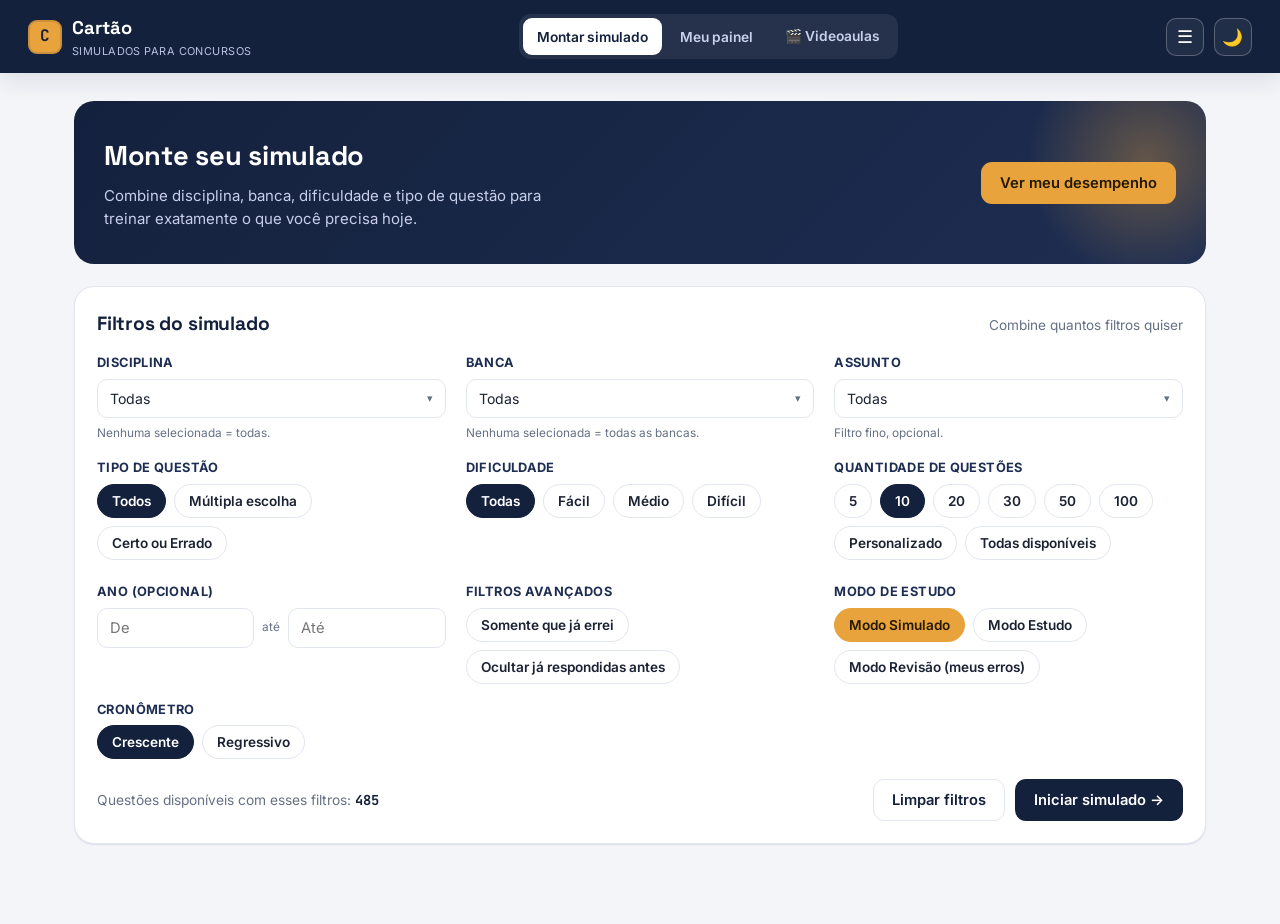
==== index.html @ 7b9f8d2b "Add videoaula-piloto animada: Segurado Empregado (Professor Cartao) e link no menu Co-Authored-By: C" ====
<!DOCTYPE html>
<html lang="pt-BR" data-theme="light">
<head>
<meta charset="UTF-8">
<meta name="viewport" content="width=device-width, initial-scale=1.0">
<title>Cartão&nbsp;— Simulados para Concursos</title>
<link rel="preconnect" href="https://fonts.googleapis.com">
<link href="https://fonts.googleapis.com/css2?family=Space+Grotesk:wght@500;600;700&family=Inter:wght@400;500;600;700&family=JetBrains+Mono:wght@500;600;700&display=swap" rel="stylesheet">
<link rel="stylesheet" href="css/style.css">
</head>
<body>
<div class="app-shell">

  <!-- ============================== TOPBAR ============================== -->
  <header class="topbar">
    <div class="brand">
      <span class="brand-mark">C</span>
      <span>Cartão<small>Simulados para concursos</small></span>
    </div>
    <nav class="nav-tabs" id="navTabs">
      <button data-view="home" class="active">Montar simulado</button>
      <button data-view="dashboard">Meu painel</button>
      <a class="nav-link" href="aulas/segurado-empregado.html">🎬 Videoaulas</a>
    </nav>
    <div class="topbar-actions">
      <div class="menu-dd" id="menuDropdown">
        <button class="menu-toggle" id="menuToggleBtn" title="Menu" aria-label="Abrir menu">☰</button>
        <div class="menu-dd-panel hidden" id="menuDropdownPanel">
          <button type="button" data-view="home">📝 Montar simulado</button>
          <button type="button" data-view="dashboard">📊 Meu painel</button>
          <a class="menu-link" href="aulas/segurado-empregado.html">🎬 Videoaulas</a>
        </div>
      </div>
      <button class="theme-toggle" id="themeToggleBtn" title="Alternar tema" aria-label="Alternar tema claro/escuro">🌙</button>
    </div>
  </header>

  <main class="view-wrap">

    <!-- ============================== HOME / CONFIG ============================== -->
    <section id="view-home">
      <div class="hero">
        <div>
          <h1>Monte seu simulado</h1>
          <p>Combine disciplina, banca, dificuldade e tipo de questão para treinar exatamente o que você precisa hoje.</p>
        </div>
        <div class="hero-cta">
          <button class="btn btn-accent" id="btnScrollDashboard">Ver meu desempenho</button>
        </div>
      </div>

      <div class="card">
        <div class="section-title">
          <h2>Filtros do simulado</h2>
          <span class="hint">Combine quantos filtros quiser</span>
        </div>

        <form id="filtersForm" class="filters-form">
          <div class="field">
            <label>Disciplina</label>
            <div class="dropdown-ms" id="fDisciplina"></div>
            <span class="field-hint">Nenhuma selecionada = todas.</span>
          </div>

          <div class="field">
            <label>Banca</label>
            <div class="dropdown-ms" id="fBanca"></div>
            <span class="field-hint">Nenhuma selecionada = todas as bancas.</span>
          </div>

          <div class="field">
            <label>Assunto</label>
            <div class="dropdown-ms" id="fAssunto"></div>
            <span class="field-hint">Filtro fino, opcional.</span>
          </div>

          <div class="field">
            <label>Tipo de questão</label>
            <div class="chip-group" id="chipTipo">
              <button type="button" class="chip active" data-value="Todos">Todos</button>
              <button type="button" class="chip" data-value="Múltipla Escolha">Múltipla escolha</button>
              <button type="button" class="chip" data-value="Certo ou Errado">Certo ou Errado</button>
            </div>
            <span class="field-hint" id="bancaStyleHint"></span>
          </div>

          <div class="field">
            <label>Dificuldade</label>
            <div class="chip-group" id="chipDificuldade">
              <button type="button" class="chip active" data-value="Todas">Todas</button>
              <button type="button" class="chip" data-value="Fácil">Fácil</button>
              <button type="button" class="chip" data-value="Médio">Médio</button>
              <button type="button" class="chip" data-value="Difícil">Difícil</button>
            </div>
          </div>

          <div class="field">
            <label>Quantidade de questões</label>
            <div class="chip-group" id="chipQtd">
              <button type="button" class="chip" data-value="5">5</button>
              <button type="button" class="chip active" data-value="10">10</button>
              <button type="button" class="chip" data-value="20">20</button>
              <button type="button" class="chip" data-value="30">30</button>
              <button type="button" class="chip" data-value="50">50</button>
              <button type="button" class="chip" data-value="100">100</button>
              <button type="button" class="chip" data-value="custom">Personalizado</button>
              <button type="button" class="chip" data-value="all">Todas disponíveis</button>
            </div>
            <input type="number" id="qtdCustomInput" min="1" placeholder="Nº de questões" class="hidden" style="margin-top:8px; padding:9px 12px; border-radius:10px; border:1px solid var(--card-border); width:140px;">
          </div>

          <div class="field">
            <label>Ano (opcional)</label>
            <div style="display:flex; gap:8px; align-items:center;">
              <input type="number" id="fAnoDe" placeholder="De" style="padding:10px 12px; border-radius:10px; border:1px solid var(--card-border); width:100%;">
              <span class="field-hint">até</span>
              <input type="number" id="fAnoAte" placeholder="Até" style="padding:10px 12px; border-radius:10px; border:1px solid var(--card-border); width:100%;">
            </div>
          </div>

          <div class="field">
            <label>Filtros avançados</label>
            <div class="chip-group" id="chipAvancado">
              <button type="button" class="chip" data-value="somenteErradas">Somente que já errei</button>
              <button type="button" class="chip" data-value="ocultarRespondidas">Ocultar já respondidas antes</button>
            </div>
          </div>

          <div class="field">
            <label>Modo de estudo</label>
            <div class="chip-group" id="chipModo">
              <button type="button" class="chip active mode-accent" data-value="simulado">Modo Simulado</button>
              <button type="button" class="chip" data-value="estudo">Modo Estudo</button>
              <button type="button" class="chip" data-value="revisao">Modo Revisão (meus erros)</button>
            </div>
          </div>

          <div class="field">
            <label>Cronômetro</label>
            <div class="chip-group" id="chipTimer">
              <button type="button" class="chip active" data-value="up">Crescente</button>
              <button type="button" class="chip" data-value="down">Regressivo</button>
            </div>
          </div>
        </form>

        <div class="form-footer">
          <div class="result-count">Questões disponíveis com esses filtros: <strong id="matchCount">0</strong></div>
          <div style="display:flex; gap:10px;">
            <button class="btn btn-ghost" id="btnClearFilters">Limpar filtros</button>
            <button class="btn btn-primary" id="btnStartSim">Iniciar simulado →</button>
          </div>
        </div>
      </div>
    </section>

    <!-- ============================== DASHBOARD ============================== -->
    <section id="view-dashboard" class="hidden">
      <div class="section-title">
        <h2>Meu painel</h2>
        <button class="btn btn-ghost btn-sm" id="btnDashboardHome">🏠 Voltar para montar simulado</button>
      </div>
      <p class="hint" style="margin-top:-10px; color:var(--muted); font-size:.85rem;">Seu histórico é salvo neste navegador (localStorage).</p>
      <div class="grid cols-4" id="dashStats"></div>

      <div class="card">
        <div class="section-title"><h2>Desempenho por disciplina</h2></div>
        <div id="dashByDiscipline"></div>
      </div>

      <div class="card">
        <div class="section-title"><h2>Histórico de simulados</h2></div>
        <div id="dashHistory" class="rev-list"></div>
      </div>
    </section>

    <!-- ============================== SIMULADO ============================== -->
    <section id="view-simulado" class="hidden">
      <div class="exam-topbar">
        <div class="exam-meta">
          <h3 id="examTitle">Simulado de Concurso</h3>
          <div class="breadcrumb" id="examBreadcrumb"></div>
        </div>
        <div style="display:flex; align-items:center; gap:10px;">
          <button class="btn btn-ghost btn-sm mobile-omr-toggle" id="btnOpenOmr">Questões</button>
          <div class="timer-chip">
            <span>⏱</span>
            <span class="timer-display" id="timerDisplay">00:00:00</span>
            <button id="btnPauseTimer" title="Pausar/Continuar">⏸</button>
          </div>
          <button class="btn btn-danger-ghost btn-sm" id="btnFinishSim">Finalizar simulado</button>
        </div>
      </div>

      <div class="exam-layout">
        <div class="card question-card">
          <div class="q-progress"><div id="qProgressBar" style="width:0%"></div></div>
          <div class="q-head">
            <span class="badge badge-muted" id="qDisciplinaBadge"></span>
            <span class="badge badge-muted" id="qBancaBadge"></span>
            <span class="badge badge-muted" id="qDificuldadeBadge"></span>
            <span class="badge badge-accent" id="qAnoBadge"></span>
          </div>
          <div class="demo-flag" id="qDemoFlag">⚠ Questão demonstrativa — não oficial</div>
          <div class="q-enunciado" id="qEnunciado"></div>
          <div class="alt-list" id="qAltList"></div>

          <button class="btn btn-primary" id="btnResponder" disabled style="margin-bottom:14px;">Responder</button>

          <div id="feedbackArea"></div>

          <div class="q-actions">
            <div class="left-actions">
              <button class="btn btn-ghost btn-sm" id="btnPrev">← Anterior</button>
              <button class="btn btn-ghost btn-sm" id="btnNext">Próxima →</button>
            </div>
            <div class="right-actions">
              <button class="btn btn-ghost btn-sm" id="btnClearAnswer">Limpar resposta</button>
              <button class="btn btn-ghost btn-sm" id="btnMark">☆ Marcar para revisão</button>
            </div>
          </div>
        </div>

        <aside class="omr-panel card" id="omrPanel">
          <h4>Cartão-resposta</h4>
          <div class="omr-grid" id="omrGrid"></div>
          <div class="omr-legend">
            <div><span class="dot" style="background:var(--card-border); border:1px solid var(--muted-2)"></span>Não respondida</div>
            <div><span class="dot" style="background:var(--ink)"></span>Respondida</div>
            <div><span class="dot" style="background:var(--success)"></span>Correta (Modo Estudo)</div>
            <div><span class="dot" style="background:var(--danger)"></span>Incorreta (Modo Estudo)</div>
            <div>★ Marcada para revisão</div>
          </div>
        </aside>
        <div class="omr-scrim" id="omrScrim"></div>
      </div>
    </section>

    <!-- ============================== RESULTADO ============================== -->
    <section id="view-resultado" class="hidden">
      <div class="section-title"><h2>Resultado do simulado</h2></div>
      <div class="card result-hero">
        <div class="score-ring" id="scoreRing" style="--pct:0"><span class="score-text" id="scoreRingText">0%</span></div>
        <div class="result-stats">
          <div class="rs-item"><div class="v mono" id="resAcertos">0</div><div class="l">Acertos</div></div>
          <div class="rs-item"><div class="v mono" id="resErros">0</div><div class="l">Erros</div></div>
          <div class="rs-item"><div class="v mono" id="resBrancos">0</div><div class="l">Em branco</div></div>
          <div class="rs-item"><div class="v mono" id="resTotal">0</div><div class="l">Questões</div></div>
          <div class="rs-item"><div class="v mono" id="resTempo">0</div><div class="l">Tempo</div></div>
          <div class="rs-item"><div class="v mono" id="resPontos">0</div><div class="l">Pontuação (regra da banca)</div></div>
        </div>
      </div>

      <div class="card">
        <div class="section-title"><h2>Desempenho por disciplina</h2></div>
        <div id="resByDiscipline"></div>
      </div>

      <div class="card">
        <div class="section-title"><h2>Pontos que precisam de revisão</h2></div>
        <div id="resWeakSubjects" class="rev-list"></div>
      </div>

      <div class="card">
        <div class="section-title">
          <h2>Revisar questões</h2>
        </div>
        <div class="tabs-row" id="revTabs">
          <button class="chip active" data-value="todas">Ver todas</button>
          <button class="chip" data-value="acertos">Ver acertos</button>
          <button class="chip" data-value="erros">Ver erros</button>
          <button class="chip" data-value="marcadas">Ver marcadas</button>
        </div>
        <div id="revList"></div>
      </div>

      <div style="display:flex; gap:10px; margin-top:6px;">
        <button class="btn btn-primary" id="btnRedoWrong">Refazer questões erradas</button>
        <button class="btn btn-ghost" id="btnBackHome">Voltar para montar simulado</button>
      </div>
    </section>

  </main>
</div>

<div id="modalRoot"></div>
<div class="toast" id="toast"></div>










<script src="js/questions.js"></script>
<script src="js/app.js"></script>
</body>
</html>
---- css/style.css ----
/* ============================================================================
   CARTÃO — SIMULADOS PARA CONCURSOS — style.css
   ============================================================================ */

/* ==========================================================================
   CARTÃO — SIMULADOS PARA CONCURSOS
   Design tokens
   ========================================================================== */
:root{
  /* Paleta — tema claro */
  --ink:            #14213D;   /* navy profundo — headers, texto de destaque */
  --ink-2:          #1E2E52;   /* navy secundário — painéis, hover */
  --ink-3:          #2C3E6B;
  --paper:          #F3F5F9;   /* fundo geral (frio, não creme) */
  --card:           #FFFFFF;
  --card-border:    #E2E6F0;
  --accent:         #E8A33D;   /* âmbar — cor de marca-texto, elemento assinatura */
  --accent-ink:     #7A4E00;
  --accent-soft:    #FBEBD1;
  --success:        #1F9D55;
  --success-soft:   #E4F6EB;
  --danger:         #D64545;
  --danger-soft:    #FCEBEB;
  --muted:          #667085;
  --muted-2:        #98A2B3;
  --text:           #1B2233;
  --focus:          #2C6ECB;

  --radius-sm:      8px;
  --radius-md:      14px;
  --radius-lg:      20px;
  --shadow-sm:      0 1px 2px rgba(20,33,61,0.06), 0 1px 1px rgba(20,33,61,0.04);
  --shadow-md:      0 8px 24px rgba(20,33,61,0.10);
  --shadow-lg:      0 20px 48px rgba(20,33,61,0.16);

  --font-display:   'Space Grotesk', 'Segoe UI', sans-serif;
  --font-body:      'Inter', 'Segoe UI', sans-serif;
  --font-mono:      'JetBrains Mono', 'Consolas', monospace;
}

html[data-theme="dark"]{
  --ink:            #E7E9F4;
  --ink-2:          #C7CCE0;
  --ink-3:          #A9B0CC;
  --paper:          #0E1220;
  --card:           #161B2C;
  --card-border:    #262E47;
  --accent:         #F0B255;
  --accent-ink:     #FFE3B0;
  --accent-soft:    #2C2314;
  --success:        #3FC17B;
  --success-soft:   #123322;
  --danger:         #F17575;
  --danger-soft:    #3A1919;
  --muted:          #8B93AD;
  --muted-2:        #626A85;
  --text:           #E7E9F4;
  --focus:          #6FA6F5;
  --shadow-sm:      0 1px 2px rgba(0,0,0,0.35);
  --shadow-md:      0 8px 24px rgba(0,0,0,0.45);
  --shadow-lg:      0 20px 48px rgba(0,0,0,0.55);
}

*,*::before,*::after{ box-sizing:border-box; }
html,body{ height:100%; }
body{
  margin:0;
  background:var(--paper);
  color:var(--text);
  font-family:var(--font-body);
  font-size:15px;
  line-height:1.55;
  -webkit-font-smoothing:antialiased;
  transition:background .25s ease, color .25s ease;
}
h1,h2,h3,h4{ font-family:var(--font-display); color:var(--ink); margin:0 0 .4em; letter-spacing:-0.01em; }
p{ margin:0 0 .8em; }
button{ font-family:inherit; }
a{ color:inherit; }
:focus-visible{ outline:3px solid var(--focus); outline-offset:2px; border-radius:4px; }
::selection{ background:var(--accent-soft); color:var(--accent-ink); }

.mono{ font-family:var(--font-mono); font-variant-numeric:tabular-nums; }

/* ==========================================================================
   LAYOUT GERAL
   ========================================================================== */
.app-shell{ min-height:100vh; display:flex; flex-direction:column; }

.topbar{
  position:sticky; top:0; z-index:40;
  display:flex; align-items:center; justify-content:space-between;
  gap:16px; padding:14px 28px;
  background:var(--ink); color:#fff;
  box-shadow:var(--shadow-md);
}
.brand{ display:flex; align-items:center; gap:10px; font-family:var(--font-display); font-weight:700; font-size:1.15rem; }
.brand-mark{
  width:34px; height:34px; border-radius:9px;
  background:var(--accent); color:var(--ink);
  display:flex; align-items:center; justify-content:center;
  font-family:var(--font-mono); font-weight:700; font-size:1rem;
  box-shadow: inset 0 0 0 2px rgba(20,33,61,.15);
}
.brand small{ display:block; font-family:var(--font-body); font-weight:400; font-size:.68rem; color:#B9C2E0; letter-spacing:.04em; text-transform:uppercase; }

.nav-tabs{ display:flex; gap:4px; background:rgba(255,255,255,.08); padding:4px; border-radius:12px; }
.nav-tabs button{
  border:none; background:transparent; color:#C7CFEA;
  padding:8px 14px; border-radius:9px; font-size:.86rem; font-weight:600; cursor:pointer;
  transition:background .15s ease, color .15s ease;
}
.nav-tabs button:hover{ color:#fff; }
.nav-tabs button.active{ background:#fff; color:var(--ink); }

.topbar-actions{ display:flex; align-items:center; gap:10px; }
.theme-toggle{
  border:1px solid rgba(255,255,255,.25); background:rgba(255,255,255,.06); color:#fff;
  width:38px;height:38px;border-radius:10px; cursor:pointer; font-size:1.05rem;
  display:flex; align-items:center; justify-content:center;
}
.theme-toggle:hover{ background:rgba(255,255,255,.16); }

.menu-toggle{ display:flex; align-items:center; justify-content:center; border:1px solid rgba(255,255,255,.25); background:rgba(255,255,255,.06); color:#fff; width:38px; height:38px; border-radius:10px; cursor:pointer; font-size:1.1rem; }
.menu-dd{ position:relative; }
.menu-dd-panel{
  position:absolute; top:calc(100% + 8px); right:0; z-index:60; min-width:190px;
  background:var(--card); border:1px solid var(--card-border); border-radius:12px; box-shadow:var(--shadow-md);
  padding:6px; display:flex; flex-direction:column; gap:2px;
}
.menu-dd-panel button{
  display:block; width:100%; text-align:left; border:none; background:none; color:var(--text);
  padding:10px 12px; border-radius:8px; font-size:.9rem; font-weight:600; cursor:pointer;
}
.menu-dd-panel button:hover{ background:var(--paper); }

main.view-wrap{ flex:1; width:100%; max-width:1180px; margin:0 auto; padding:28px 24px 80px; }

.hidden{ display:none !important; }

/* ==========================================================================
   CARDS / COMPONENTES GERAIS
   ========================================================================== */
.card{
  background:var(--card); border:1px solid var(--card-border); border-radius:var(--radius-lg);
  box-shadow:var(--shadow-sm); padding:22px;
}
.card + .card{ margin-top:18px; }

.grid{ display:grid; gap:18px; }
.grid.cols-4{ grid-template-columns:repeat(4,1fr); }
.grid.cols-3{ grid-template-columns:repeat(3,1fr); }
.grid.cols-2{ grid-template-columns:repeat(2,1fr); }

.stat-card{ position:relative; overflow:hidden; }
.stat-card .stat-value{ font-family:var(--font-mono); font-size:2rem; font-weight:700; color:var(--ink); }
.stat-card .stat-label{ color:var(--muted); font-size:.82rem; font-weight:600; text-transform:uppercase; letter-spacing:.04em; }
.stat-card .stat-icon{ position:absolute; right:14px; top:14px; font-size:1.4rem; opacity:.5; }

.section-title{ display:flex; align-items:baseline; justify-content:space-between; gap:12px; margin-bottom:14px; }
.section-title h2{ font-size:1.2rem; margin:0; }
.section-title .hint{ color:var(--muted); font-size:.85rem; }

.btn{
  display:inline-flex; align-items:center; justify-content:center; gap:8px;
  border-radius:11px; border:1px solid transparent; padding:11px 18px;
  font-weight:600; font-size:.92rem; cursor:pointer; transition:transform .1s ease, box-shadow .15s ease, background .15s ease;
}
.btn:active{ transform:translateY(1px); }
.btn-primary{ background:var(--ink); color:#fff; }
.btn-primary:hover{ background:var(--ink-2); }
.btn-accent{ background:var(--accent); color:#241800; }
.btn-accent:hover{ box-shadow:0 6px 18px rgba(232,163,61,.4); }
.btn-ghost{ background:transparent; color:var(--ink); border-color:var(--card-border); }
.btn-ghost:hover{ background:var(--paper); }
.btn-danger-ghost{ background:transparent; color:var(--danger); border-color:var(--danger-soft); }
.btn-danger-ghost:hover{ background:var(--danger-soft); }
.btn:disabled{ opacity:.45; cursor:not-allowed; }
.btn-sm{ padding:7px 12px; font-size:.8rem; border-radius:9px; }
.btn-block{ width:100%; }

.badge{ display:inline-flex; align-items:center; gap:5px; font-size:.72rem; font-weight:700; padding:3px 9px; border-radius:100px; text-transform:uppercase; letter-spacing:.03em; }
.badge-muted{ background:var(--paper); color:var(--muted); border:1px solid var(--card-border); }
.badge-accent{ background:var(--accent-soft); color:var(--accent-ink); }
.badge-success{ background:var(--success-soft); color:var(--success); }
.badge-danger{ background:var(--danger-soft); color:var(--danger); }

/* ==========================================================================
   TELA INICIAL / CONFIGURAÇÃO
   ========================================================================== */
.hero{
  background:linear-gradient(135deg, var(--ink) 0%, var(--ink-2) 100%);
  border-radius:var(--radius-lg); color:#fff; padding:34px 30px; margin-bottom:22px;
  display:flex; align-items:center; justify-content:space-between; gap:24px; flex-wrap:wrap;
  position:relative; overflow:hidden;
}
.hero::after{
  content:""; position:absolute; right:-60px; top:-60px; width:240px; height:240px; border-radius:50%;
  background:radial-gradient(circle, rgba(232,163,61,.35), transparent 70%);
}
.hero h1{ color:#fff; font-size:1.7rem; margin-bottom:6px; }
.hero p{ color:#C7CFEA; margin:0; max-width:480px; }
.hero-cta{ display:flex; gap:10px; position:relative; z-index:1; }

.filters-form{ display:grid; grid-template-columns:repeat(3,1fr); gap:16px 20px; }
.field{ display:flex; flex-direction:column; gap:6px; }
.field label{ font-size:.8rem; font-weight:700; color:var(--ink-2); text-transform:uppercase; letter-spacing:.03em; }
.field select, .field input[type="number"]{
  padding:10px 12px; border-radius:10px; border:1px solid var(--card-border); background:var(--card); color:var(--text);
  font-size:.92rem; font-family:var(--font-body);
}
.field select[multiple]{ min-height:112px; }
.field .field-hint{ font-size:.74rem; color:var(--muted); }

/* dropdown de múltipla seleção (compacto, economiza espaço vs. select múltiplo) */
.dropdown-ms{ position:relative; }
.dropdown-ms .dd-toggle{
  width:100%; text-align:left; padding:10px 12px; border-radius:10px; border:1px solid var(--card-border);
  background:var(--card); color:var(--text); font-size:.88rem; cursor:pointer;
  display:flex; justify-content:space-between; align-items:center; gap:8px;
}
.dropdown-ms .dd-toggle:hover{ border-color:var(--accent); }
.dropdown-ms .dd-toggle .dd-arrow{ color:var(--muted); font-size:.7rem; transition:transform .15s ease; }
.dropdown-ms.open .dd-toggle .dd-arrow{ transform:rotate(180deg); }
.dropdown-ms .dd-panel{
  position:absolute; top:calc(100% + 6px); left:0; right:0; z-index:35;
  background:var(--card); border:1px solid var(--card-border); border-radius:12px; box-shadow:var(--shadow-md);
  padding:10px; max-height:230px; overflow-y:auto;
}
.dropdown-ms .dd-option{ display:flex; align-items:center; gap:8px; padding:7px 8px; border-radius:8px; font-size:.86rem; cursor:pointer; }
.dropdown-ms .dd-option:hover{ background:var(--paper); }
.dropdown-ms .dd-option input{ accent-color:var(--ink); }
.dropdown-ms .dd-actions{ display:flex; justify-content:space-between; margin-top:6px; padding-top:8px; border-top:1px solid var(--card-border); }
.dropdown-ms .dd-actions button{ background:none; border:none; color:var(--focus); font-size:.78rem; cursor:pointer; font-weight:600; padding:2px 4px; }
.dropdown-ms .dd-actions button:hover{ text-decoration:underline; }

.chip-group{ display:flex; flex-wrap:wrap; gap:8px; }
.chip{
  border:1px solid var(--card-border); background:var(--card); color:var(--text);
  padding:8px 14px; border-radius:100px; font-size:.85rem; font-weight:600; cursor:pointer;
  transition:all .12s ease;
}
.chip:hover{ border-color:var(--accent); }
.chip.active{ background:var(--ink); border-color:var(--ink); color:#fff; }
.chip.active.mode-accent{ background:var(--accent); border-color:var(--accent); color:#241800; }

.form-footer{ display:flex; align-items:center; justify-content:space-between; margin-top:20px; gap:12px; flex-wrap:wrap; }
.result-count{ font-size:.86rem; color:var(--muted); }
.result-count strong{ color:var(--ink); font-family:var(--font-mono); }

/* ==========================================================================
   TELA DO SIMULADO
   ========================================================================== */
.exam-topbar{
  display:flex; align-items:center; justify-content:space-between; gap:16px; flex-wrap:wrap;
  background:var(--card); border:1px solid var(--card-border); border-radius:var(--radius-md);
  padding:14px 18px; margin-bottom:18px;
}
.exam-meta h3{ margin:0 0 2px; font-size:1rem; }
.exam-meta .breadcrumb{ color:var(--muted); font-size:.82rem; }
.exam-meta .breadcrumb b{ color:var(--ink-2); }

.timer-chip{
  display:flex; align-items:center; gap:10px;
  background:var(--ink); color:var(--accent); border-radius:11px; padding:9px 14px;
}
.timer-chip .timer-display{ font-family:var(--font-mono); font-size:1.15rem; font-weight:700; letter-spacing:.03em; }
.timer-chip button{ border:1px solid rgba(255,255,255,.25); background:rgba(255,255,255,.08); color:#fff; width:28px; height:28px; border-radius:7px; cursor:pointer; font-size:.8rem; }
.timer-chip button:hover{ background:rgba(255,255,255,.2); }

.exam-layout{ display:grid; grid-template-columns:1fr 300px; gap:20px; align-items:start; }

.question-card .q-head{ display:flex; flex-wrap:wrap; gap:8px; margin-bottom:14px; align-items:center; }
.q-progress{ height:6px; background:var(--paper); border-radius:100px; overflow:hidden; margin-bottom:16px; }
.q-progress > div{ height:100%; background:var(--accent); border-radius:100px; transition:width .3s ease; }

.q-enunciado{ font-size:1.02rem; color:var(--text); margin-bottom:18px; white-space:pre-line; }
.demo-flag{ font-size:.72rem; color:var(--muted); border:1px dashed var(--muted-2); padding:6px 10px; border-radius:8px; margin-bottom:14px; display:inline-block; }

.alt-list{ display:flex; flex-direction:column; gap:10px; margin-bottom:18px; }
.alt-item{
  display:flex; align-items:flex-start; gap:12px; border:1.5px solid var(--card-border); border-radius:12px;
  padding:13px 14px; cursor:pointer; transition:all .12s ease; background:var(--card);
}
.alt-item:hover{ border-color:var(--accent); background:var(--accent-soft); }
.alt-letter{
  flex:none; width:28px; height:28px; border-radius:50%; border:1.5px solid var(--card-border);
  display:flex; align-items:center; justify-content:center; font-family:var(--font-mono); font-weight:700; font-size:.82rem; color:var(--muted);
  background:var(--paper);
}
.alt-item.selected{ border-color:var(--ink); background:var(--paper); }
.alt-item.selected .alt-letter{ background:var(--ink); color:#fff; border-color:var(--ink); }
.alt-item.correct{ border-color:var(--success); background:var(--success-soft); }
.alt-item.correct .alt-letter{ background:var(--success); color:#fff; border-color:var(--success); }
.alt-item.wrong{ border-color:var(--danger); background:var(--danger-soft); }
.alt-item.wrong .alt-letter{ background:var(--danger); color:#fff; border-color:var(--danger); }
.alt-item.disabled{ cursor:default; }
.alt-text{ padding-top:3px; }

.feedback-banner{ display:flex; align-items:center; gap:10px; padding:13px 16px; border-radius:12px; font-weight:700; margin-bottom:14px; animation:pop .25s ease; }
.feedback-banner.ok{ background:var(--success-soft); color:var(--success); }
.feedback-banner.bad{ background:var(--danger-soft); color:var(--danger); }
@keyframes pop{ from{ transform:scale(.96); opacity:0;} to{ transform:scale(1); opacity:1;} }

.gabarito-box{ border:1px solid var(--card-border); border-radius:14px; padding:16px 18px; margin-top:6px; background:var(--paper); }
.gabarito-box h4{ font-size:.95rem; margin-bottom:8px; }
.gabarito-box .g-answer{ font-family:var(--font-mono); font-weight:700; color:var(--ink); }
.gabarito-box .g-block{ margin-top:12px; }
.gabarito-box .g-block h5{ margin:0 0 4px; font-size:.8rem; text-transform:uppercase; letter-spacing:.03em; color:var(--muted); }
.gabarito-box .alt-comment{ font-size:.86rem; margin-bottom:6px; padding-left:10px; border-left:2px solid var(--card-border); }
.gabarito-box .alt-comment b{ color:var(--ink-2); }

.q-actions{ display:flex; flex-wrap:wrap; gap:10px; justify-content:space-between; align-items:center; margin-top:18px; }
.q-actions .left-actions, .q-actions .right-actions{ display:flex; gap:8px; flex-wrap:wrap; }

/* painel lateral de questões (cartão-resposta) */
.omr-panel{ position:sticky; top:90px; }
.omr-panel h4{ font-size:.85rem; text-transform:uppercase; letter-spacing:.04em; color:var(--muted); margin-bottom:10px; }
.omr-grid{ display:grid; grid-template-columns:repeat(5,1fr); gap:8px; }
.omr-bubble{
  aspect-ratio:1; border-radius:50%; border:2px solid var(--card-border); background:var(--card);
  display:flex; align-items:center; justify-content:center; font-family:var(--font-mono); font-weight:700; font-size:.78rem;
  cursor:pointer; color:var(--muted); position:relative; transition:all .12s ease;
}
.omr-bubble:hover{ border-color:var(--accent); }
.omr-bubble.answered{ background:var(--ink); border-color:var(--ink); color:#fff; }
.omr-bubble.correct{ background:var(--success); border-color:var(--success); color:#fff; }
.omr-bubble.wrong{ background:var(--danger); border-color:var(--danger); color:#fff; }
.omr-bubble.current{ box-shadow:0 0 0 3px var(--accent-soft); border-color:var(--accent); }
.omr-bubble.marked::after{
  content:"★"; position:absolute; top:-7px; right:-6px; font-size:.7rem; color:var(--accent); background:var(--card); border-radius:50%;
}
.omr-legend{ display:flex; flex-direction:column; gap:6px; margin-top:16px; font-size:.78rem; color:var(--muted); }
.omr-legend .dot{ display:inline-block; width:10px; height:10px; border-radius:50%; margin-right:6px; vertical-align:middle; }

/* ==========================================================================
   RESULTADO
   ========================================================================== */
.result-hero{ display:flex; gap:26px; align-items:center; flex-wrap:wrap; }
.score-ring{
  width:150px; height:150px; border-radius:50%; flex:none;
  background:conic-gradient(var(--accent) calc(var(--pct,0)*1%), var(--card-border) 0);
  display:flex; align-items:center; justify-content:center; position:relative;
}
.score-ring::before{ content:""; position:absolute; inset:12px; border-radius:50%; background:var(--card); }
.score-ring .score-text{ position:relative; font-family:var(--font-mono); font-size:1.7rem; font-weight:700; color:var(--ink); }
.result-stats{ display:flex; gap:26px; flex-wrap:wrap; }
.result-stats .rs-item .v{ font-family:var(--font-mono); font-size:1.5rem; font-weight:700; }
.result-stats .rs-item .l{ font-size:.78rem; color:var(--muted); text-transform:uppercase; letter-spacing:.03em; }

.bar-row{ display:grid; grid-template-columns:170px 1fr 70px 60px; gap:12px; align-items:center; margin-bottom:12px; font-size:.86rem; }
.bar-row .bar-track{ height:10px; background:var(--paper); border-radius:100px; overflow:hidden; }
.bar-row .bar-fill{ height:100%; border-radius:100px; }
.bar-row .bar-fill.good{ background:var(--success); }
.bar-row .bar-fill.mid{ background:var(--accent); }
.bar-row .bar-fill.bad{ background:var(--danger); }

.rev-list{ display:flex; flex-direction:column; gap:8px; }
.rev-item{ padding:12px 14px; border:1px solid var(--card-border); font-size:.86rem; display:flex; justify-content:space-between; align-items:center; border-radius:10px; }

.tabs-row{ display:flex; gap:8px; margin-bottom:16px; flex-wrap:wrap; }

.review-q{ border:1px solid var(--card-border); border-radius:14px; padding:16px; margin-bottom:14px; cursor:pointer; }
.review-q .rq-head{ display:flex; justify-content:space-between; gap:10px; align-items:center; margin-bottom:8px; }
.review-q .rq-status{ font-size:.72rem; font-weight:700; }
.review-q.detail-open .rq-detail{ display:block; }
.rq-detail{ display:none; margin-top:12px; border-top:1px dashed var(--card-border); padding-top:12px; }

/* ==========================================================================
   MODAL
   ========================================================================== */
.modal-overlay{
  position:fixed; inset:0; background:rgba(14,18,32,.55); display:flex; align-items:center; justify-content:center;
  z-index:100; padding:20px;
}
.modal-box{ background:var(--card); border-radius:var(--radius-lg); padding:26px; max-width:420px; width:100%; box-shadow:var(--shadow-lg); }
.modal-box h3{ margin-bottom:10px; }
.modal-actions{ display:flex; gap:10px; justify-content:flex-end; margin-top:20px; }

/* ==========================================================================
   TOAST
   ========================================================================== */
.toast{
  position:fixed; bottom:24px; left:50%; transform:translateX(-50%) translateY(20px); opacity:0;
  background:var(--ink); color:#fff; padding:12px 20px; border-radius:11px; font-size:.88rem; font-weight:600;
  box-shadow:var(--shadow-lg); z-index:200; transition:all .25s ease; pointer-events:none;
}
.toast.show{ opacity:1; transform:translateX(-50%) translateY(0); }

/* ==========================================================================
   RESPONSIVO
   ========================================================================== */
@media (max-width: 980px){
  .filters-form{ grid-template-columns:repeat(2,1fr); }
  .grid.cols-4{ grid-template-columns:repeat(2,1fr); }
  .grid.cols-3{ grid-template-columns:repeat(2,1fr); }
  .exam-layout{ grid-template-columns:1fr; }
  .omr-panel{ position:static; }
}
@media (max-width: 640px){
  .topbar{ padding:12px 14px; }
  .nav-tabs{ display:none; }
  .menu-toggle{ display:flex; align-items:center; justify-content:center; }
  main.view-wrap{ padding:18px 14px 100px; }
  .filters-form{ grid-template-columns:1fr; }
  .grid.cols-4, .grid.cols-3, .grid.cols-2{ grid-template-columns:1fr; }
  .hero{ flex-direction:column; align-items:flex-start; }
  .omr-grid{ grid-template-columns:repeat(6,1fr); }
  .result-hero{ flex-direction:column; align-items:flex-start; }
  .exam-topbar{ flex-direction:column; align-items:stretch; }
  .bar-row{ grid-template-columns:110px 1fr 50px; font-size:.78rem; }
  .bar-row .bar-count{ display:none; }
  /* menu recolhível no celular para o painel de questões */
  .omr-panel{ position:fixed; right:0; top:0; bottom:0; width:82%; max-width:320px; background:var(--card);
    transform:translateX(100%); transition:transform .25s ease; z-index:90; padding:20px; overflow-y:auto; box-shadow:var(--shadow-lg); }
  .omr-panel.open{ transform:translateX(0); }
  .omr-scrim{ display:none; position:fixed; inset:0; background:rgba(0,0,0,.4); z-index:85; }
  .omr-scrim.show{ display:block; }
  .mobile-omr-toggle{ display:inline-flex !important; }
}
.mobile-omr-toggle{ display:none; }

/* Link para videoaulas */
.nav-tabs a.nav-link{ color:#C7CFEA; text-decoration:none; padding:8px 14px; border-radius:9px; font-size:.86rem; font-weight:600; display:flex; align-items:center; }
.nav-tabs a.nav-link:hover{ color:#fff; }
.menu-dd-panel a.menu-link{ display:block; padding:10px 14px; color:inherit; text-decoration:none; font-weight:600; font-size:.9rem; }
.menu-dd-panel a.menu-link:hover{ background:rgba(128,128,160,.15); }
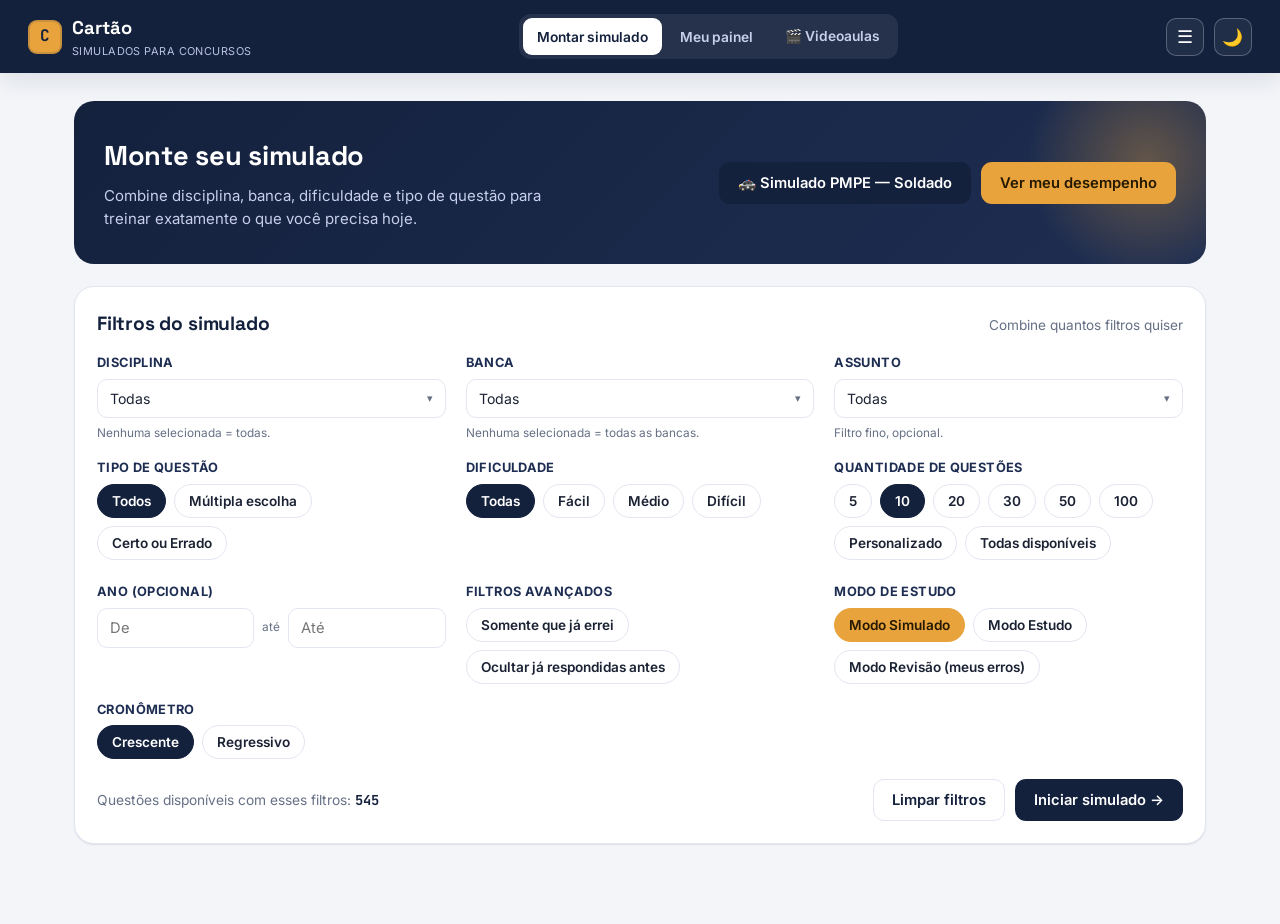
==== commit d97ece47: "Simulado PMPE Soldado: 60 questões (10 por disciplina, conforme edital) + botão de simulado pronto C" ====
--- a/index.html
+++ b/index.html
@@ -20,7 +20,7 @@
     <nav class="nav-tabs" id="navTabs">
       <button data-view="home" class="active">Montar simulado</button>
       <button data-view="dashboard">Meu painel</button>
-      <a class="nav-link" href="aulas/segurado-empregado.html">🎬 Videoaulas</a>
+      <a class="nav-link" href="aulas/index.html">🎬 Videoaulas</a>
     </nav>
     <div class="topbar-actions">
       <div class="menu-dd" id="menuDropdown">
@@ -28,7 +28,7 @@
         <div class="menu-dd-panel hidden" id="menuDropdownPanel">
           <button type="button" data-view="home">📝 Montar simulado</button>
           <button type="button" data-view="dashboard">📊 Meu painel</button>
-          <a class="menu-link" href="aulas/segurado-empregado.html">🎬 Videoaulas</a>
+          <a class="menu-link" href="aulas/index.html">🎬 Videoaulas</a>
         </div>
       </div>
       <button class="theme-toggle" id="themeToggleBtn" title="Alternar tema" aria-label="Alternar tema claro/escuro">🌙</button>
@@ -45,6 +45,7 @@
           <p>Combine disciplina, banca, dificuldade e tipo de questão para treinar exatamente o que você precisa hoje.</p>
         </div>
         <div class="hero-cta">
+          <button class="btn btn-primary" id="btnPmpe" title="60 questões na distribuição do edital da PMPE">🚓 Simulado PMPE — Soldado</button>
           <button class="btn btn-accent" id="btnScrollDashboard">Ver meu desempenho</button>
         </div>
       </div>
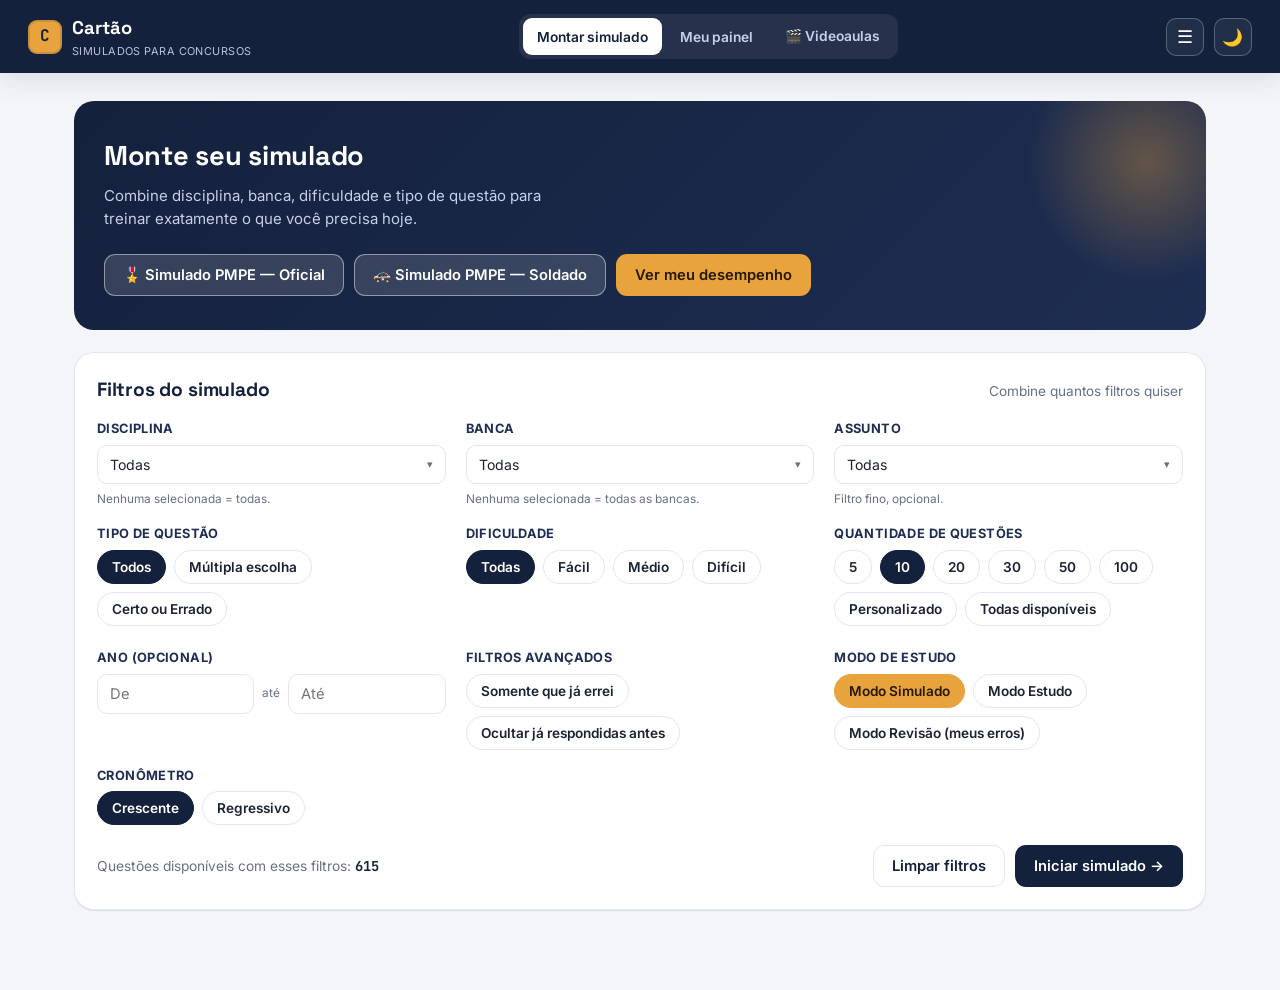
==== commit e840c752: "Simulado PMPE 2º Tenente (QOPM): 70 questões na distribuição do edital + botão Co-Authored-By: Claud" ====
--- a/index.html
+++ b/index.html
@@ -45,7 +45,8 @@
           <p>Combine disciplina, banca, dificuldade e tipo de questão para treinar exatamente o que você precisa hoje.</p>
         </div>
         <div class="hero-cta">
-          <button class="btn btn-primary" id="btnPmpe" title="60 questões na distribuição do edital da PMPE">🚓 Simulado PMPE — Soldado</button>
+          <button class="btn btn-pm" id="btnPmpeOficial" title="70 questões na distribuição do edital da PMPE (2º Tenente QOPM)">🎖️ Simulado PMPE — Oficial</button>
+          <button class="btn btn-pm" id="btnPmpe" title="60 questões na distribuição do edital da PMPE">🚓 Simulado PMPE — Soldado</button>
           <button class="btn btn-accent" id="btnScrollDashboard">Ver meu desempenho</button>
         </div>
       </div>
--- a/css/style.css
+++ b/css/style.css
@@ -425,3 +425,7 @@
 .nav-tabs a.nav-link:hover{ color:#fff; }
 .menu-dd-panel a.menu-link{ display:block; padding:10px 14px; color:inherit; text-decoration:none; font-weight:600; font-size:.9rem; }
 .menu-dd-panel a.menu-link:hover{ background:rgba(128,128,160,.15); }
+
+/* botões de simulado pronto (PMPE) sobre o fundo escuro do hero */
+.btn.btn-pm { background: rgba(255,255,255,.14); color: #fff; border: 1px solid rgba(255,255,255,.45); }
+.btn.btn-pm:hover { background: rgba(255,255,255,.26); }
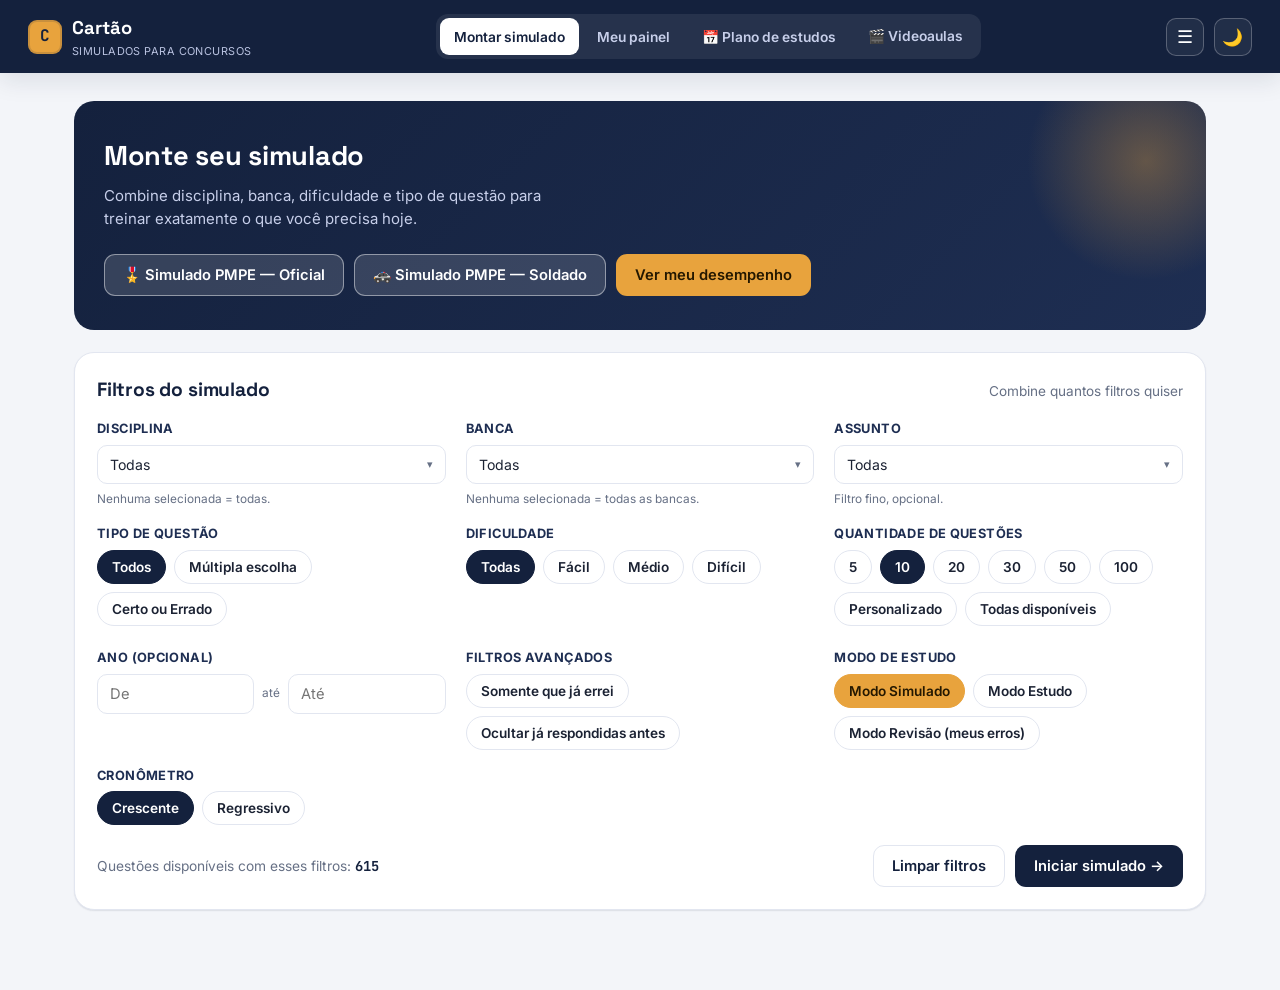
==== commit 80282b33: "Aba Plano de estudos: edital, diagnóstico, relatório de domínio/prioridade, questionário de rotina e" ====
--- a/index.html
+++ b/index.html
@@ -20,6 +20,7 @@
     <nav class="nav-tabs" id="navTabs">
       <button data-view="home" class="active">Montar simulado</button>
       <button data-view="dashboard">Meu painel</button>
+      <button data-view="plano">📅 Plano de estudos</button>
       <a class="nav-link" href="aulas/index.html">🎬 Videoaulas</a>
     </nav>
     <div class="topbar-actions">
@@ -28,6 +29,7 @@
         <div class="menu-dd-panel hidden" id="menuDropdownPanel">
           <button type="button" data-view="home">📝 Montar simulado</button>
           <button type="button" data-view="dashboard">📊 Meu painel</button>
+          <button type="button" data-view="plano">📅 Plano de estudos</button>
           <a class="menu-link" href="aulas/index.html">🎬 Videoaulas</a>
         </div>
       </div>
@@ -177,6 +179,8 @@
     </section>
 
     <!-- ============================== SIMULADO ============================== -->
+    <section id="view-plano" class="hidden"><div id="planoRoot"></div></section>
+
     <section id="view-simulado" class="hidden">
       <div class="exam-topbar">
         <div class="exam-meta">
@@ -299,5 +303,6 @@
 
 <script src="js/questions.js"></script>
 <script src="js/app.js"></script>
+<script src="js/plano.js"></script>
 </body>
 </html>
--- a/css/style.css
+++ b/css/style.css
@@ -429,3 +429,72 @@
 /* botões de simulado pronto (PMPE) sobre o fundo escuro do hero */
 .btn.btn-pm { background: rgba(255,255,255,.14); color: #fff; border: 1px solid rgba(255,255,255,.45); }
 .btn.btn-pm:hover { background: rgba(255,255,255,.26); }
+
+/* ===== Plano de estudos ===== */
+.pl-steps{display:flex;gap:6px;margin-bottom:18px;overflow-x:auto}
+.pl-step{flex:1;min-width:92px;display:flex;align-items:center;gap:8px;padding:10px 12px;border-radius:12px;border:1px solid var(--card-border);background:var(--card);color:var(--muted);font-weight:700;cursor:pointer}
+.pl-step:disabled{opacity:.45;cursor:not-allowed}
+.pl-step.active{background:var(--ink);color:#fff;border-color:var(--ink)}
+.pl-step.done .pl-step-n{background:var(--success);color:#fff}
+.pl-step-n{width:24px;height:24px;border-radius:50%;background:var(--paper);display:inline-flex;align-items:center;justify-content:center;font-size:.8rem;color:inherit}
+.pl-step.active .pl-step-n{background:var(--accent);color:#241800}
+.pl-p{margin:0 0 12px;line-height:1.55}
+.pl-row{display:flex;gap:10px;align-items:center;flex-wrap:wrap}
+.pl-nav{display:flex;justify-content:space-between;gap:10px;margin:16px 0;flex-wrap:wrap}
+.pl-editais{display:grid;grid-template-columns:repeat(auto-fit,minmax(230px,1fr));gap:12px;margin-bottom:12px}
+.pl-edital{text-align:left;display:flex;flex-direction:column;gap:4px;padding:14px;border-radius:14px;border:2px solid var(--card-border);background:var(--card);color:var(--ink);cursor:pointer}
+.pl-edital:hover{border-color:var(--accent)}
+.pl-edital.sel{border-color:var(--accent);background:var(--accent-soft)}
+.pl-edital span{color:var(--muted);font-size:.85rem}.pl-edital small{color:var(--muted)}
+.pl-edital em{font-style:normal;font-size:.68rem;background:var(--accent);color:#241800;padding:2px 7px;border-radius:99px;margin-left:6px}
+.pl-custom{border-top:1px dashed var(--card-border);padding-top:14px;margin-top:6px}
+.pl-lbl{display:block;font-weight:600;margin-bottom:10px}
+.pl-lbl input,.pl-lbl textarea,.pl-q input,.pl-q select,#plProva{width:100%;margin-top:4px;padding:9px 11px;border-radius:10px;border:1px solid var(--card-border);background:var(--paper);color:var(--ink);font:inherit}
+#plProva{width:auto;margin:0}
+.pl-disc-list{display:grid;grid-template-columns:repeat(auto-fit,minmax(260px,1fr));gap:6px}
+.pl-disc{display:flex;align-items:center;gap:8px;padding:6px 8px;border:1px solid var(--card-border);border-radius:10px}
+.pl-disc span{flex:1}.pl-disc input[type=number]{width:64px;padding:4px 6px;border-radius:8px;border:1px solid var(--card-border);background:var(--paper);color:var(--ink)}
+.pl-check{display:flex;gap:8px;align-items:center}
+.pl-form{display:grid;grid-template-columns:repeat(auto-fit,minmax(260px,1fr));gap:14px}
+.pl-q label{font-weight:700;font-size:.9rem}
+.pl-chips{display:flex;gap:6px;flex-wrap:wrap;margin-top:6px}
+.pl-chipcheck input{display:none}
+.pl-chipcheck span{display:inline-block;padding:8px 12px;border-radius:99px;border:1px solid var(--card-border);cursor:pointer;font-weight:700;font-size:.85rem}
+.pl-chipcheck input:checked+span{background:var(--ink);color:#fff;border-color:var(--ink)}
+.pl-bar{height:9px;border-radius:99px;background:var(--paper);border:1px solid var(--card-border);overflow:hidden;flex:1;min-width:60px}
+.pl-bar i{display:block;height:100%;border-radius:99px;background:var(--accent)}
+.pl-bar i.good{background:var(--success)}.pl-bar i.bad{background:var(--danger)}
+.pl-b-good{background:var(--success-soft);color:var(--success)}.pl-b-mid{background:var(--accent-soft);color:var(--accent-ink)}
+.pl-b-warn{background:var(--accent-soft);color:var(--accent-ink)}.pl-b-bad{background:var(--danger-soft);color:var(--danger)}
+.pl-b-muted{background:var(--paper);color:var(--muted);border:1px solid var(--card-border)}
+.pl-prio{font-size:.72rem;font-weight:800;padding:3px 9px;border-radius:99px;text-transform:uppercase}
+.pl-p-Alta{background:var(--danger-soft);color:var(--danger)}.pl-p-Média{background:var(--accent-soft);color:var(--accent-ink)}.pl-p-Baixa{background:var(--success-soft);color:var(--success)}
+.pl-leitura p{margin:0 0 10px;line-height:1.55}
+.pl-tablewrap{overflow-x:auto}.pl-table{width:100%;border-collapse:collapse}
+.pl-table th,.pl-table td{text-align:left;padding:9px 8px;border-bottom:1px solid var(--card-border);vertical-align:top}
+.pl-table th{font-size:.75rem;text-transform:uppercase;color:var(--muted)}
+.pl-disc-row{padding:12px 0;border-bottom:1px solid var(--card-border)}
+.pl-disc-head{display:flex;justify-content:space-between;gap:8px;margin-bottom:8px;flex-wrap:wrap}
+.pl-disc-bars{display:grid;grid-template-columns:repeat(auto-fit,minmax(200px,1fr));gap:10px}
+.pl-disc-bars>div{display:flex;flex-wrap:wrap;gap:6px;align-items:center}.pl-disc-bars small{width:100%;color:var(--muted)}
+.pl-det{border-bottom:1px solid var(--card-border);padding:8px 0}.pl-det summary{cursor:pointer;font-weight:700}
+.pl-tema{display:grid;grid-template-columns:minmax(120px,1.6fr) 1fr 44px auto auto;gap:8px;align-items:center;padding:5px 0;font-size:.88rem}
+.pl-actions{display:flex;gap:8px;flex-wrap:wrap}
+.pl-fase{font-weight:600;color:var(--muted);margin-left:6px}
+.chip.pl-hoje{outline:2px solid var(--accent)}
+.pl-grid{display:grid;grid-template-columns:repeat(7,1fr);gap:8px}
+.pl-dia{border:1px solid var(--card-border);border-radius:12px;padding:8px;background:var(--paper);min-width:0}
+.pl-dia.hoje{border:2px solid var(--accent)}.pl-dia.livre{opacity:.7}
+.pl-dia-h{display:flex;gap:6px;align-items:baseline;margin-bottom:6px;font-size:.85rem}.pl-dia-h em{font-style:normal;background:var(--accent);color:#241800;font-size:.65rem;padding:1px 6px;border-radius:99px}
+.pl-livre{color:var(--muted);font-size:.8rem}
+.pl-bloco{border-radius:10px;padding:7px;margin-bottom:6px;background:var(--card);border-left:4px solid var(--accent);font-size:.8rem}
+.pl-bloco.pl-t-Teoria{border-left-color:#4a7bd0}.pl-bloco.pl-t-Questões{border-left-color:var(--accent)}
+.pl-bloco.pl-t-Revisão{border-left-color:var(--success)}.pl-bloco.pl-t-Simulado{border-left-color:var(--danger)}
+.pl-bloco.feito{opacity:.55}.pl-bloco.feito .pl-bloco-d{text-decoration:line-through}
+.pl-bloco-top{display:flex;gap:6px;align-items:center;flex-wrap:wrap;cursor:pointer}
+.pl-bloco-h{font-weight:800}.pl-bloco-min{color:var(--muted);font-size:.72rem;margin-left:auto}
+.pl-bloco-d{margin:4px 0;word-break:break-word}
+.pl-legenda{display:flex;gap:14px;flex-wrap:wrap;margin-top:10px;color:var(--muted);font-size:.8rem}
+@media (max-width:980px){.pl-grid{grid-template-columns:1fr}.pl-tema{grid-template-columns:1fr 1fr}}
+@media (max-width:760px){#navTabs button[data-view="plano"]{display:none}}
+@media print{.topbar,header,.pl-steps,.pl-actions,.pl-nav,.tabs-row,.btn,.hero,#navTabs{display:none!important}.pl-grid{grid-template-columns:repeat(2,1fr)}.card{break-inside:avoid;box-shadow:none}}
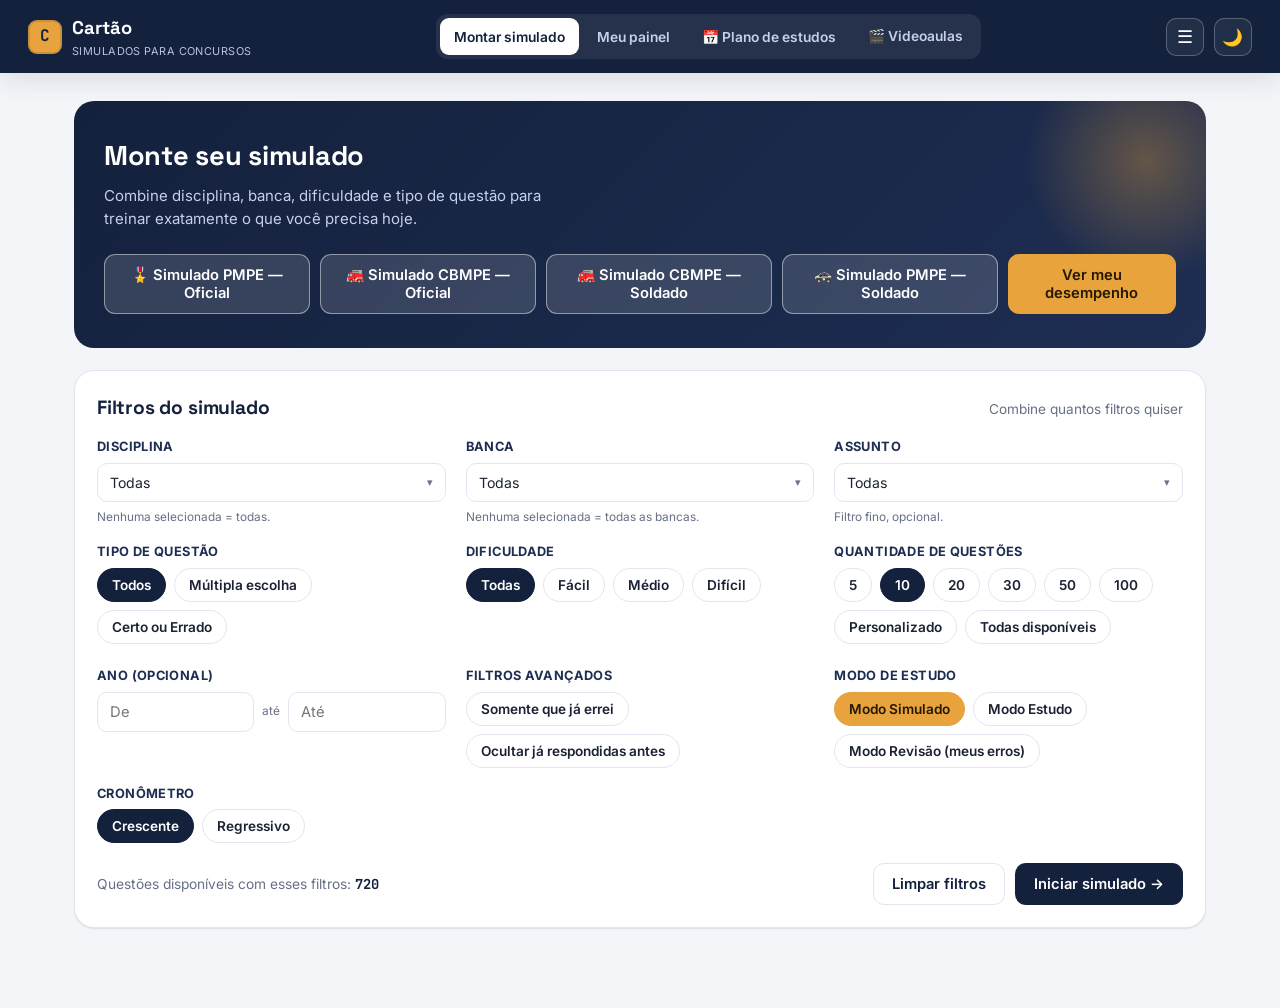
==== commit 4b549d3b: "CBMPE: +105 questões (Física, Biologia, Matemática, Química, Atualidades), simulados Soldado e Ofici" ====
--- a/index.html
+++ b/index.html
@@ -48,6 +48,8 @@
         </div>
         <div class="hero-cta">
           <button class="btn btn-pm" id="btnPmpeOficial" title="70 questões na distribuição do edital da PMPE (2º Tenente QOPM)">🎖️ Simulado PMPE — Oficial</button>
+          <button class="btn btn-pm" id="btnCbmpeOficial" title="Edital do CBMPE (2º Tenente QOC): 60 questões nas disciplinas com banco disponível">🚒 Simulado CBMPE — Oficial</button>
+          <button class="btn btn-pm" id="btnCbmpe" title="60 questões na distribuição do edital do CBMPE (Soldado QBMG)">🚒 Simulado CBMPE — Soldado</button>
           <button class="btn btn-pm" id="btnPmpe" title="60 questões na distribuição do edital da PMPE">🚓 Simulado PMPE — Soldado</button>
           <button class="btn btn-accent" id="btnScrollDashboard">Ver meu desempenho</button>
         </div>
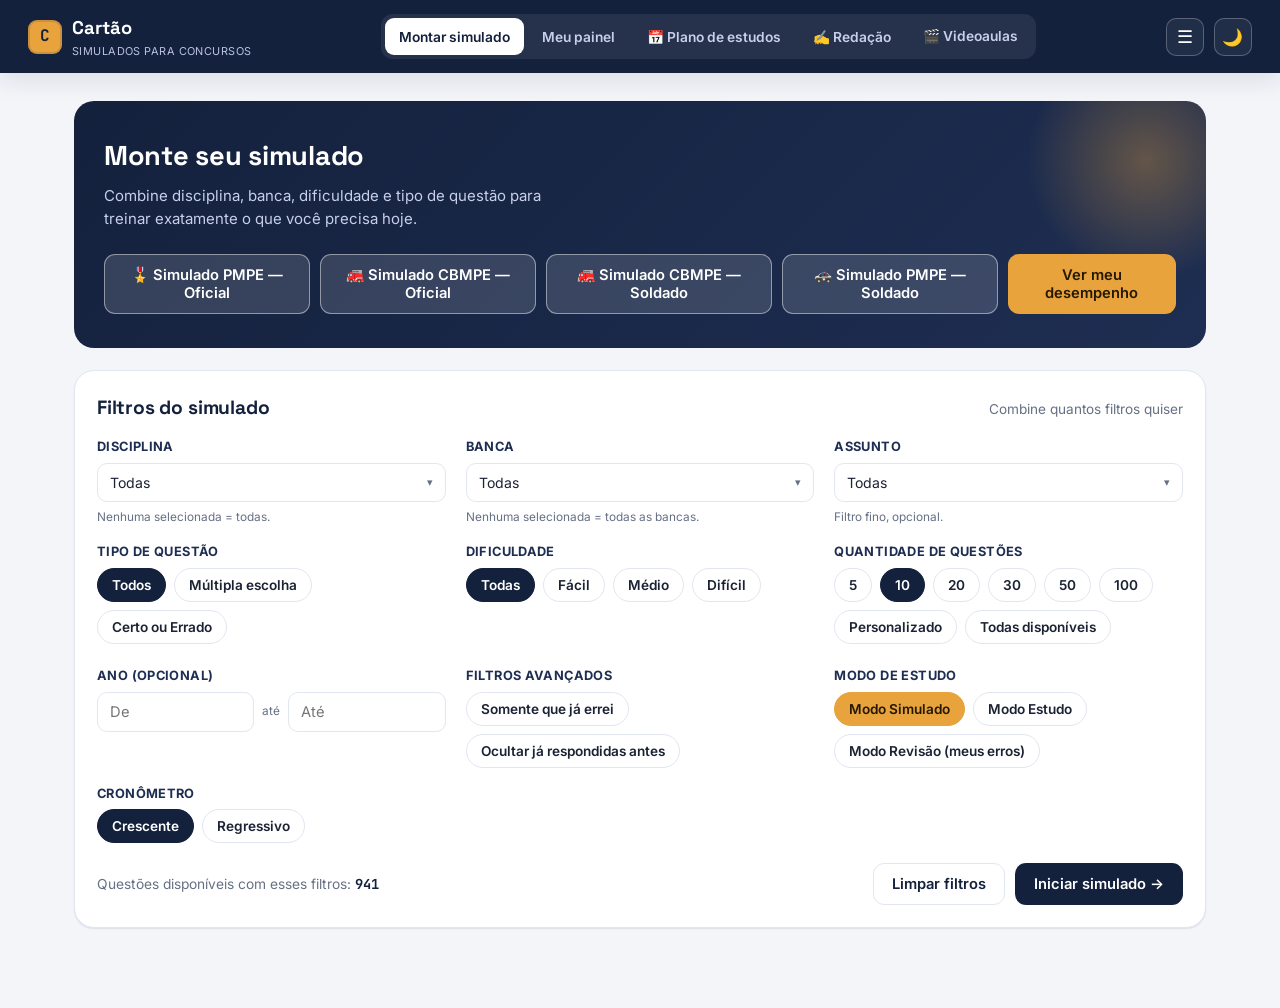
==== commit 7f9127c2: "Aba Redação: edital, critérios, temas prováveis, pedido de correção e evolução Co-Authored-By: Claud" ====
--- a/index.html
+++ b/index.html
@@ -21,6 +21,7 @@
       <button data-view="home" class="active">Montar simulado</button>
       <button data-view="dashboard">Meu painel</button>
       <button data-view="plano">📅 Plano de estudos</button>
+      <button data-view="redacao">✍️ Redação</button>
       <a class="nav-link" href="aulas/index.html">🎬 Videoaulas</a>
     </nav>
     <div class="topbar-actions">
@@ -30,6 +31,7 @@
           <button type="button" data-view="home">📝 Montar simulado</button>
           <button type="button" data-view="dashboard">📊 Meu painel</button>
           <button type="button" data-view="plano">📅 Plano de estudos</button>
+          <button type="button" data-view="redacao">✍️ Redação</button>
           <a class="menu-link" href="aulas/index.html">🎬 Videoaulas</a>
         </div>
       </div>
@@ -182,6 +184,7 @@
 
     <!-- ============================== SIMULADO ============================== -->
     <section id="view-plano" class="hidden"><div id="planoRoot"></div></section>
+    <section id="view-redacao" class="hidden"><div id="redacaoRoot"></div></section>
 
     <section id="view-simulado" class="hidden">
       <div class="exam-topbar">
@@ -306,5 +309,6 @@
 <script src="js/questions.js"></script>
 <script src="js/app.js"></script>
 <script src="js/plano.js"></script>
+<script src="js/redacao.js"></script>
 </body>
 </html>
--- a/css/style.css
+++ b/css/style.css
@@ -295,7 +295,12 @@
 .alt-item.wrong{ border-color:var(--danger); background:var(--danger-soft); }
 .alt-item.wrong .alt-letter{ background:var(--danger); color:#fff; border-color:var(--danger); }
 .alt-item.disabled{ cursor:default; }
-.alt-text{ padding-top:3px; }
+.alt-text{ padding-top:3px; flex:1; }
+.alt-cut{ flex:none; margin-left:auto; width:30px; height:30px; border-radius:8px; border:1.5px solid var(--card-border); background:var(--paper); color:var(--muted); cursor:pointer; font-size:.95rem; line-height:1; }
+.alt-cut:hover{ border-color:var(--danger); color:var(--danger); }
+.alt-cut[aria-pressed="true"]{ background:var(--danger-soft); color:var(--danger); border-color:var(--danger); }
+.alt-item.cortada .alt-text{ text-decoration:line-through; opacity:.45; }
+.alt-item.cortada:not(.selected):not(.correct):not(.wrong){ background:var(--paper); }
 
 .feedback-banner{ display:flex; align-items:center; gap:10px; padding:13px 16px; border-radius:12px; font-weight:700; margin-bottom:14px; animation:pop .25s ease; }
 .feedback-banner.ok{ background:var(--success-soft); color:var(--success); }
@@ -498,3 +503,25 @@
 @media (max-width:980px){.pl-grid{grid-template-columns:1fr}.pl-tema{grid-template-columns:1fr 1fr}}
 @media (max-width:760px){#navTabs button[data-view="plano"]{display:none}}
 @media print{.topbar,header,.pl-steps,.pl-actions,.pl-nav,.tabs-row,.btn,.hero,#navTabs{display:none!important}.pl-grid{grid-template-columns:repeat(2,1fr)}.card{break-inside:avoid;box-shadow:none}}
+
+/* ---- Redação ---- */
+.rd-head h2{margin:0 0 4px}
+.rd-in{width:100%;padding:9px 11px;border-radius:10px;border:1px solid var(--card-border);background:var(--paper);color:var(--ink);font:inherit;box-sizing:border-box}
+.rd-crit{display:flex;flex-direction:column;gap:10px;margin-bottom:12px}
+.rd-crit-row{display:grid;grid-template-columns:1fr auto auto;gap:10px;align-items:start}
+.rd-crit-row .rd-in+.rd-in{margin-top:6px}
+.rd-crit-row label{display:flex;align-items:center;gap:6px;font-weight:600;white-space:nowrap}
+.rd-pts{width:72px;padding:8px;border-radius:10px;border:1px solid var(--card-border);background:var(--paper);color:var(--ink);font:inherit}
+.rd-nota{align-items:center}
+.rd-temas{display:grid;grid-template-columns:repeat(auto-fit,minmax(300px,1fr));gap:12px}
+.rd-tema{border:2px solid var(--card-border);border-radius:14px;padding:14px;background:var(--card)}
+.rd-tema.sel{border-color:var(--accent);background:var(--accent-soft)}
+.rd-tema-t{font-weight:700;margin-bottom:6px}
+.rd-tema p{margin:6px 0;font-size:.88rem;line-height:1.5}
+.rd-tags{display:flex;flex-wrap:wrap;gap:5px}
+.rd-tags span{font-size:.7rem;background:var(--paper);border:1px solid var(--card-border);border-radius:99px;padding:2px 8px;color:var(--muted)}
+.rd-ol{line-height:1.7;margin:0 0 10px;padding-left:20px}
+.rd-hist-row{display:grid;grid-template-columns:1fr 120px auto auto;gap:10px;align-items:center;padding:8px 0;border-bottom:1px solid var(--card-border)}
+.rd-bar{height:8px;border-radius:99px;background:var(--paper);overflow:hidden}
+.rd-bar i{display:block;height:100%;background:var(--accent)}
+@media(max-width:560px){.rd-crit-row{grid-template-columns:1fr auto}.rd-hist-row{grid-template-columns:1fr auto auto}.rd-bar{display:none}}
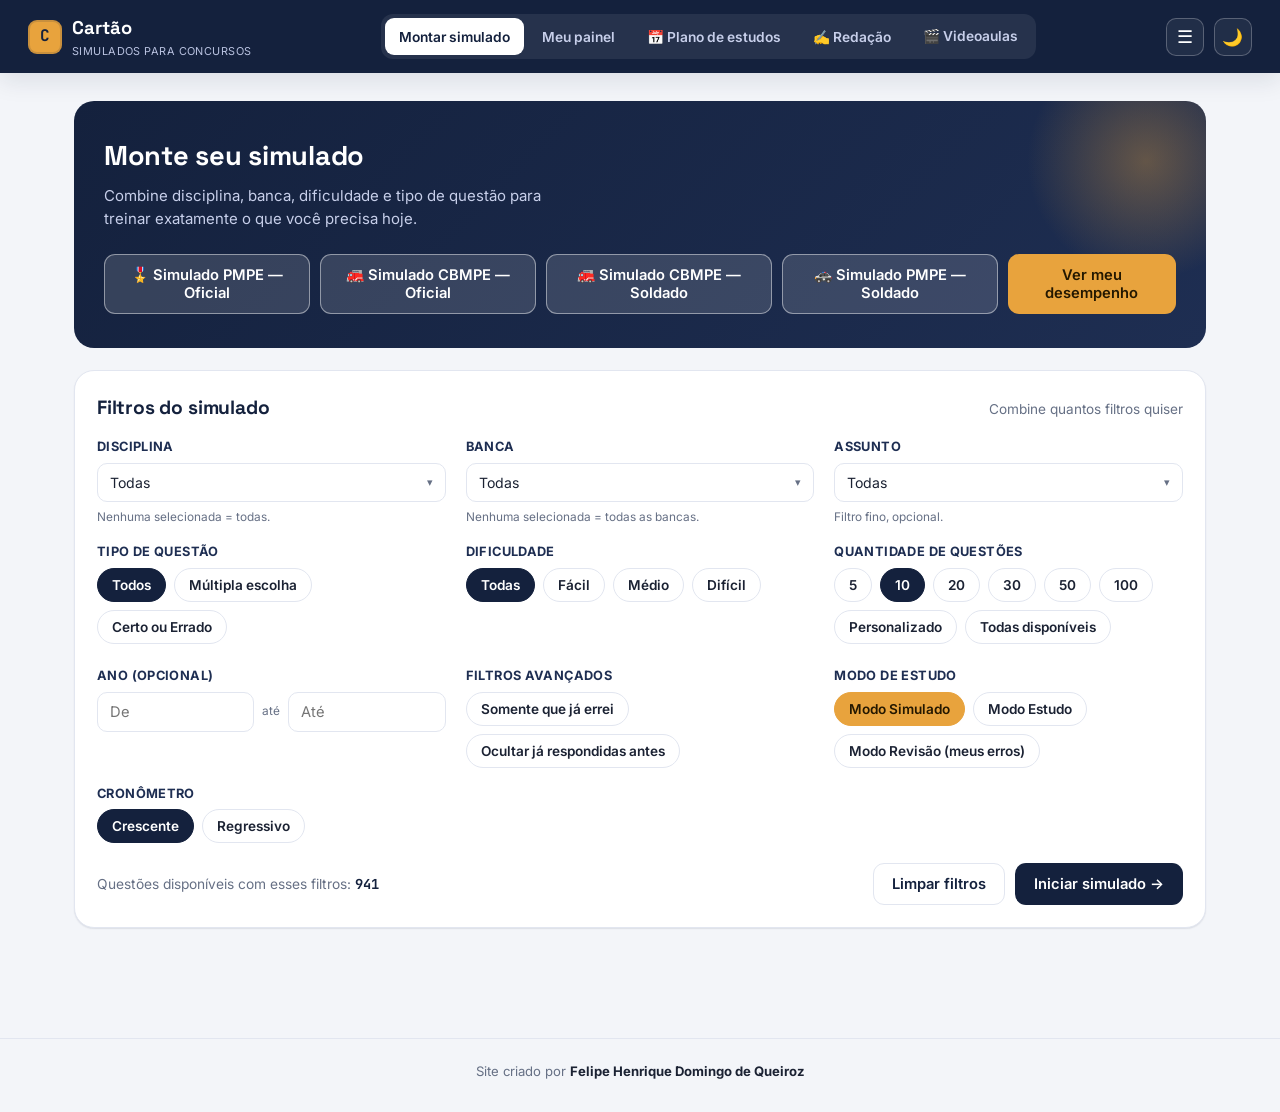
==== commit 6cb2bab5: "Crédito do criador no rodapé e cor do link Videoaulas no menu Co-Authored-By: Claude Sonnet 5.5 <nor" ====
--- a/index.html
+++ b/index.html
@@ -292,6 +292,7 @@
     </section>
 
   </main>
+  <footer class="site-credit">Site criado por <b>Felipe Henrique Domingo de Queiroz</b></footer>
 </div>
 
 <div id="modalRoot"></div>
--- a/css/style.css
+++ b/css/style.css
@@ -428,7 +428,7 @@
 /* Link para videoaulas */
 .nav-tabs a.nav-link{ color:#C7CFEA; text-decoration:none; padding:8px 14px; border-radius:9px; font-size:.86rem; font-weight:600; display:flex; align-items:center; }
 .nav-tabs a.nav-link:hover{ color:#fff; }
-.menu-dd-panel a.menu-link{ display:block; padding:10px 14px; color:inherit; text-decoration:none; font-weight:600; font-size:.9rem; }
+.menu-dd-panel a.menu-link{ display:block; padding:10px 12px; border-radius:8px; color:var(--text); text-decoration:none; font-weight:600; font-size:.9rem; }
 .menu-dd-panel a.menu-link:hover{ background:rgba(128,128,160,.15); }
 
 /* botões de simulado pronto (PMPE) sobre o fundo escuro do hero */
@@ -525,3 +525,10 @@
 .rd-bar{height:8px;border-radius:99px;background:var(--paper);overflow:hidden}
 .rd-bar i{display:block;height:100%;background:var(--accent)}
 @media(max-width:560px){.rd-crit-row{grid-template-columns:1fr auto}.rd-hist-row{grid-template-columns:1fr auto auto}.rd-bar{display:none}}
+.rd-menus{display:grid;grid-template-columns:1fr 2fr auto;gap:12px;align-items:end;margin:12px 0 16px}
+.rd-menus label{display:flex;flex-direction:column;gap:4px;font-weight:600}
+.rd-custom{margin-top:14px}.rd-custom summary{cursor:pointer;font-weight:600;margin-bottom:8px}
+@media(max-width:700px){.rd-menus{grid-template-columns:1fr}}
+
+.site-credit{ text-align:center; padding:22px 16px 30px; color:var(--muted); font-size:.82rem; border-top:1px solid var(--card-border); margin-top:30px; }
+.site-credit b{ color:var(--text); }
